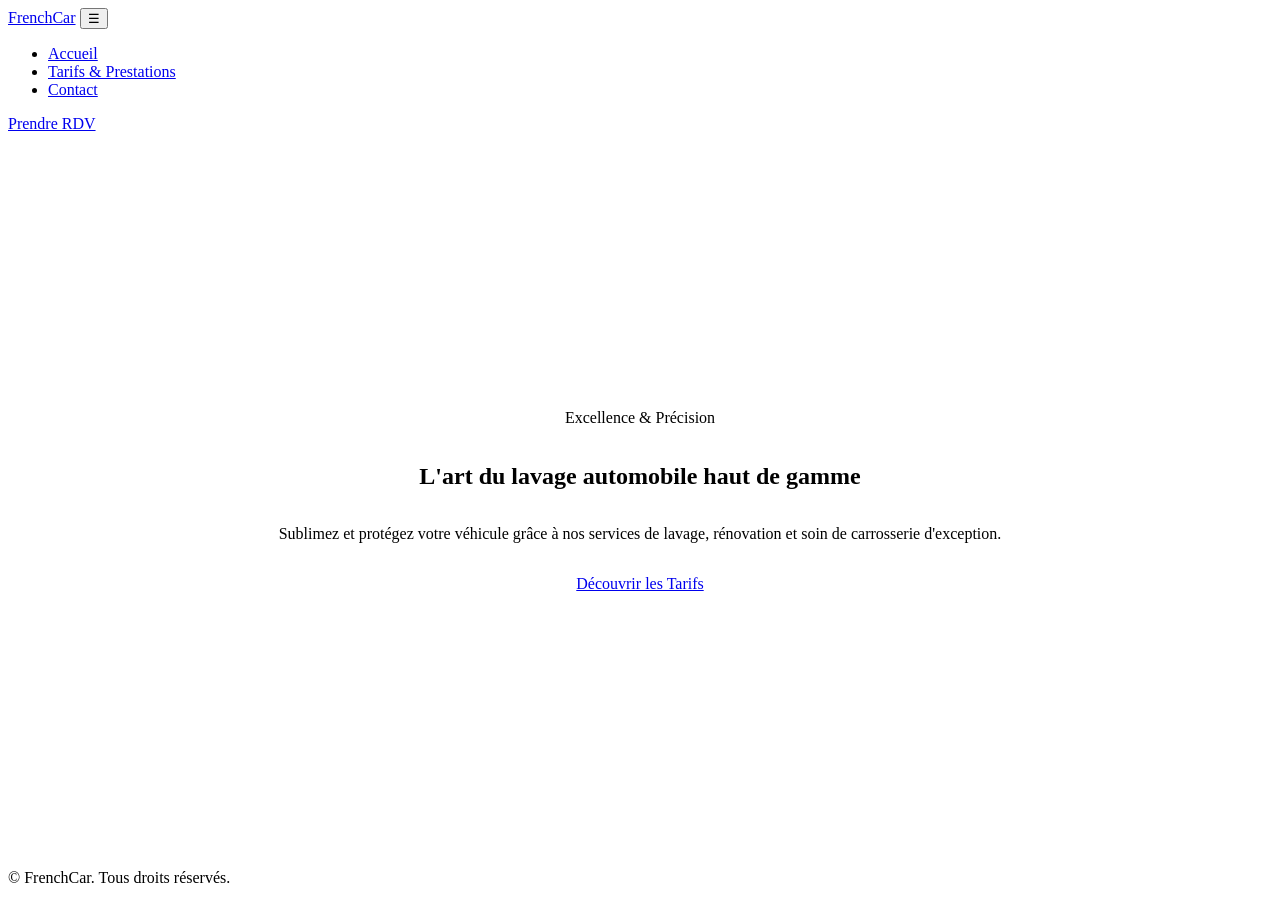
==== index.html @ e5da66fd "index.html" ====
<!DOCTYPE html>
<html lang="fr">
<head>
  <meta charset="UTF-8">
  <meta name="viewport" content="width=device-width, initial-scale=1.0">
  <title>FrenchCar | Lavage & Esthétique Automobile</title>
  <link rel="preconnect" href="https://fonts.googleapis.com">
  <link rel="preconnect" href="https://fonts.gstatic.com" crossorigin>
  <link href="https://fonts.googleapis.com/css2?family=Cinzel:wght@600;700&family=Montserrat:wght@300;400;600;700&display=swap" rel="stylesheet">
  <link rel="stylesheet" href="css/style.css">
</head>
<body>

  <!-- EN-TÊTE / NAVIGATION -->
  <header class="header">
    <div class="nav-container">
      <a href="index.html" class="brand-logo">FrenchCar</a>
      <button class="mobile-toggle" id="menuToggle">☰</button>
      <ul class="nav-links" id="navMenu">
        <li><a href="index.html" class="active">Accueil</a></li>
        <li><a href="tarifs.html">Tarifs & Prestations</a></li>
        <li><a href="contact.html">Contact</a></li>
      </ul>
      <a href="contact.html" class="btn-red">Prendre RDV</a>
    </div>
  </header>

  <!-- BANNIÈRE PRINCIPALE -->
  <section class="page-hero" style="min-height: 80vh; display: flex; flex-direction: column; justify-content: center; align-items: center;">
    <p class="section-subtitle">Excellence & Précision</p>
    <h1 class="page-title">L'art du lavage automobile haut de gamme</h1>
    <p class="page-intro" style="margin-bottom: 2rem;">
      Sublimez et protégez votre véhicule grâce à nos services de lavage, rénovation et soin de carrosserie d'exception.
    </p>
    <div style="display: flex; gap: 1rem;">
      <a href="tarifs.html" class="btn-red">Découvrir les Tarifs</a>
    </div>
  </section>

  <!-- PIED DE PAGE -->
  <footer class="footer">
    <p>&copy; FrenchCar. Tous droits réservés.</p>
  </footer>

  <script src="js/main.js"></script>
</body>
</html>
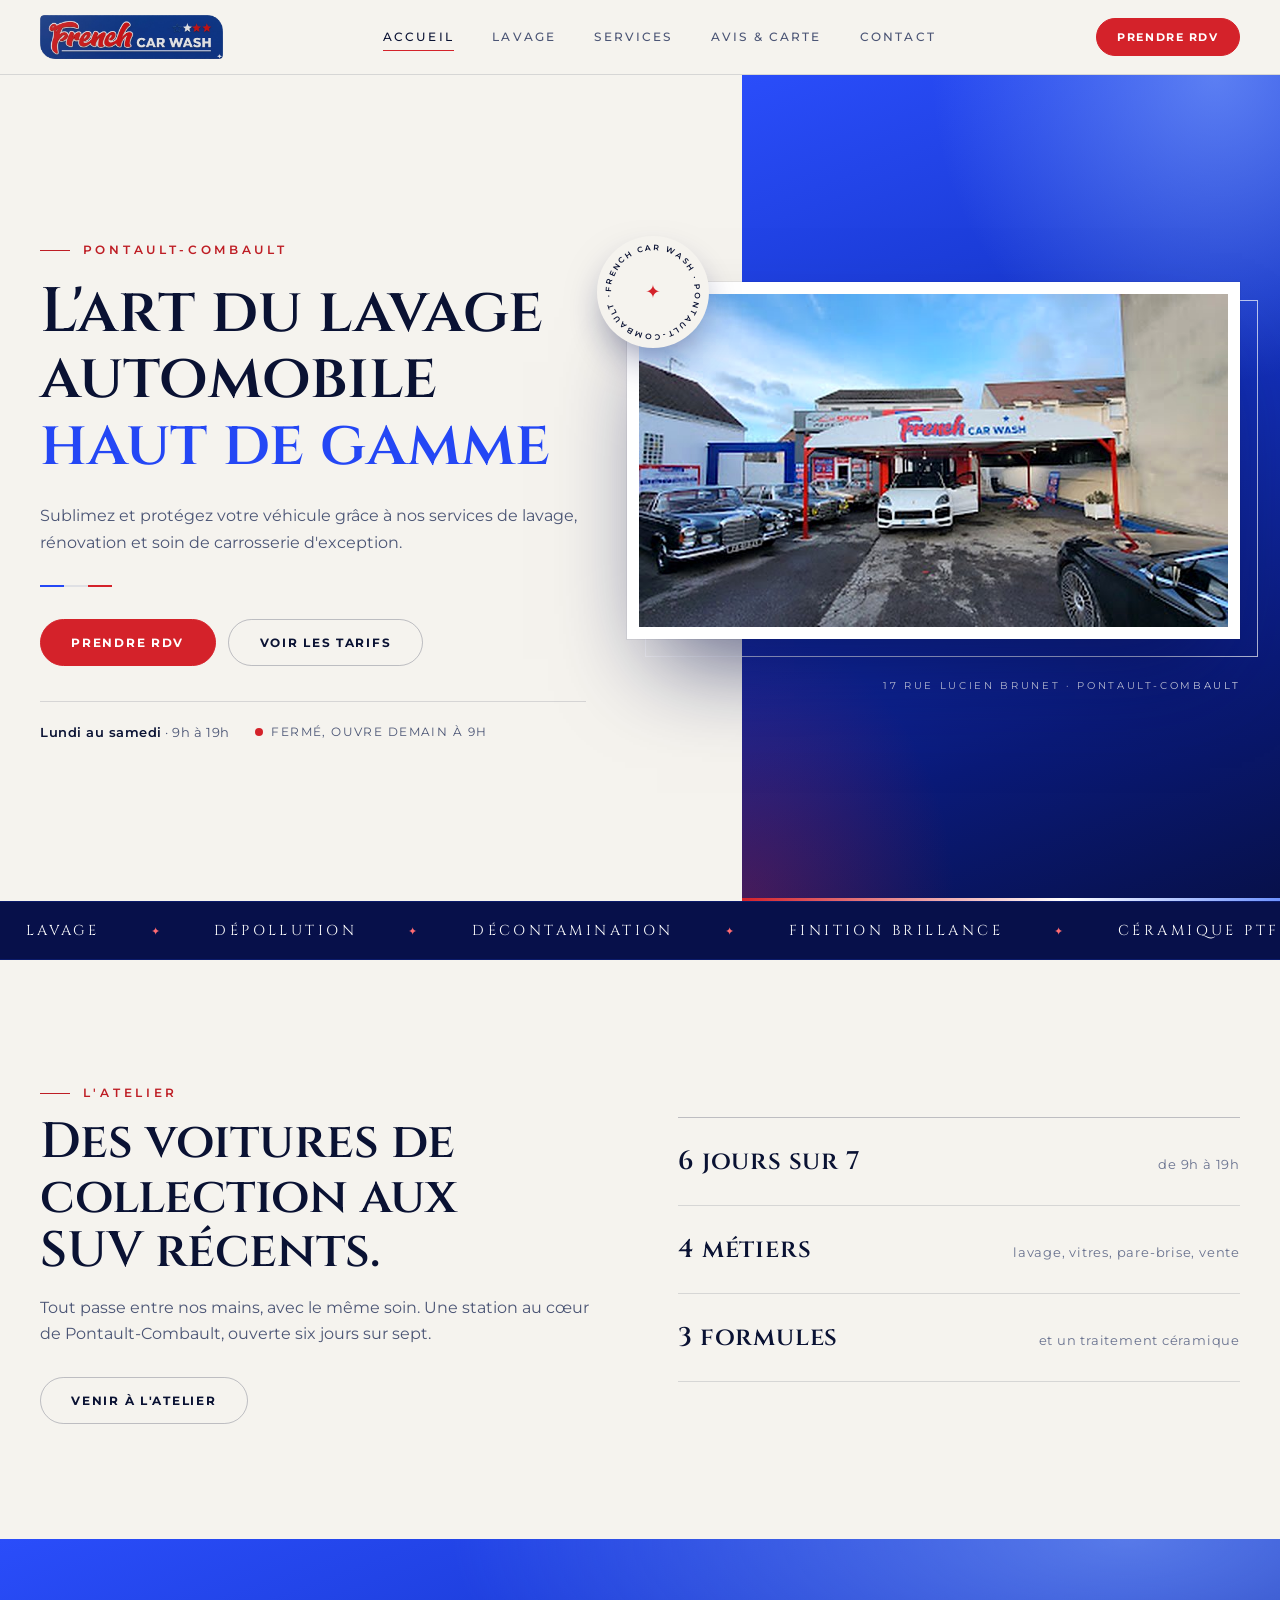
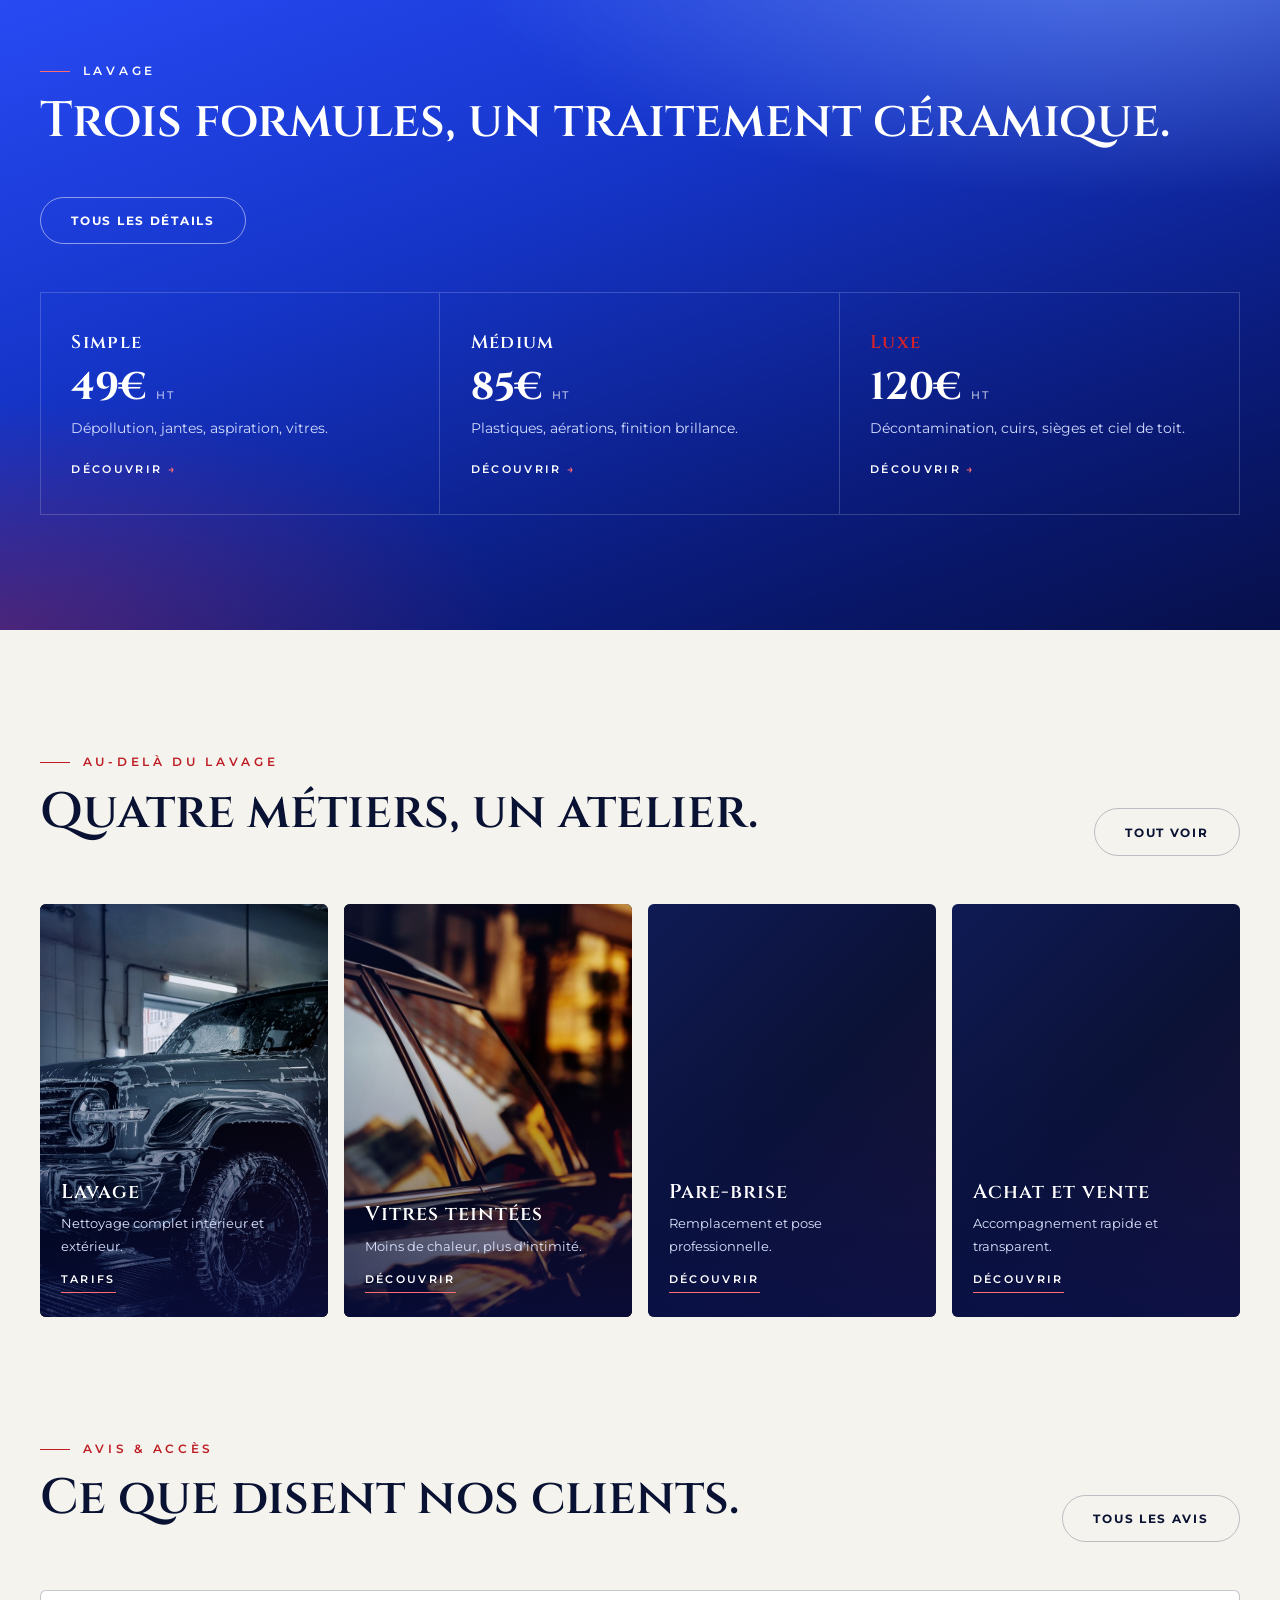
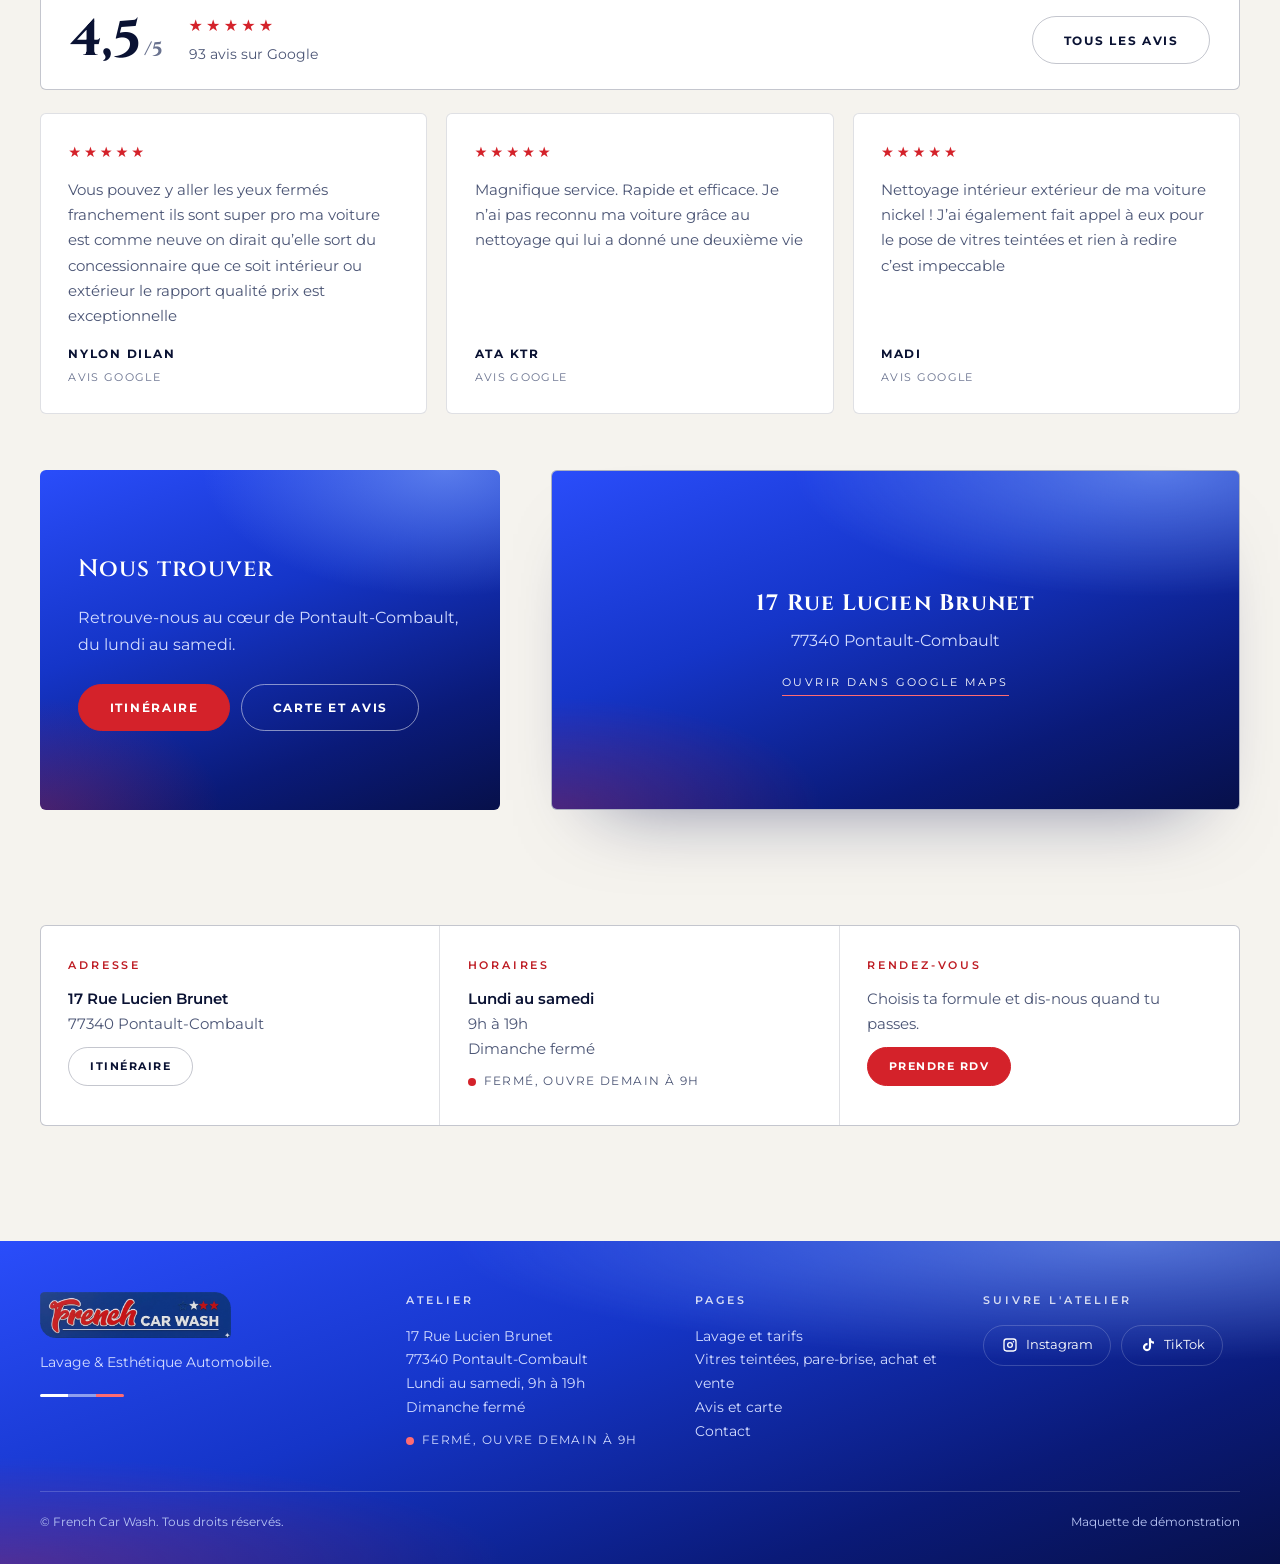
==== commit 0c3ada7f: "Nouveau site French Car Wash (5 pages) Accueil, lavage et tarifs, services, avis et carte, contact. " ====
--- a/index.html
+++ b/index.html
@@ -1,47 +1,146 @@
-<!DOCTYPE html>
+<!doctype html>
 <html lang="fr">
 <head>
-  <meta charset="UTF-8">
-  <meta name="viewport" content="width=device-width, initial-scale=1.0">
-  <title>FrenchCar | Lavage & Esthétique Automobile</title>
-  <link rel="preconnect" href="https://fonts.googleapis.com">
-  <link rel="preconnect" href="https://fonts.gstatic.com" crossorigin>
-  <link href="https://fonts.googleapis.com/css2?family=Cinzel:wght@600;700&family=Montserrat:wght@300;400;600;700&display=swap" rel="stylesheet">
-  <link rel="stylesheet" href="css/style.css">
+<meta charset="utf-8">
+<meta name="viewport" content="width=device-width, initial-scale=1, viewport-fit=cover">
+<title>French Car Wash</title>
+<meta name="description" content="Lavage et esthétique automobile haut de gamme à Pontault-Combault.">
+<link rel="preconnect" href="https://fonts.googleapis.com">
+<link rel="preconnect" href="https://fonts.gstatic.com" crossorigin>
+<link href="https://fonts.googleapis.com/css2?family=Cinzel:wght@600;700;900&family=Montserrat:wght@300;400;500;600;700&display=swap" rel="stylesheet">
+<link rel="stylesheet" href="css/style.css">
+<script>(function(){try{if('scrollRestoration' in history)history.scrollRestoration='manual'}catch(e){}try{var d=document.documentElement;if(!matchMedia('(prefers-reduced-motion: reduce)').matches){if(sessionStorage.getItem('fc-nav')){d.classList.add('pt','arr');sessionStorage.removeItem('fc-nav')}else if(!sessionStorage.getItem('fc-seen')){d.classList.add('pt')}sessionStorage.setItem('fc-seen','1')}}catch(e){}})();</script>
 </head>
 <body>
+<div class="curtain" id="curtain" aria-hidden="true"><div class="c-logo"><img src="img/logo.png" alt="" width="620" height="149"><span class="c-shine"></span></div><div class="c-bar"><i></i></div></div>
+<header class="header">
+  <div class="wrap nav">
+    <a class="brand" href="index.html" aria-label="French Car Wash, accueil"><img src="img/logo.png" alt="French Car Wash" width="170" height="41"></a>
+    <ul class="links" id="menu"><li><a href="index.html" aria-current="page">Accueil</a></li><li><a href="lavage.html">Lavage</a></li><li><a href="services.html">Services</a></li><li><a href="avis.html">Avis &amp; carte</a></li><li><a href="contact.html">Contact</a></li></ul>
+    <a class="btn sm" href="contact.html">Prendre RDV</a>
+    <button class="burger" type="button" aria-label="Menu" aria-expanded="false" aria-controls="menu"><i></i></button>
+  </div>
+</header>
+<main id="top">
+<section class="lhero" id="top-hero">
+  <div class="wrap lgrid">
+    <div class="lcopy">
+      <span class="eyebrow rise" style="--d:.05s">Pontault-Combault</span>
+      <h1 class="rise" style="--d:.15s">L'art du lavage automobile <em>haut de gamme</em></h1>
+      <p class="lead rise" style="--d:.3s">Sublimez et protégez votre véhicule grâce à nos services de lavage, rénovation et soin de carrosserie d'exception.</p>
+      <div class="rule3 rise" style="--d:.38s" aria-hidden="true"><i></i><i></i><i></i></div>
+      <div class="cta rise" style="--d:.46s"><a class="btn" href="contact.html">Prendre RDV</a><a class="btn ghost" href="lavage.html">Voir les tarifs</a></div>
+      <div class="lmeta rise" style="--d:.58s"><span><b>Lundi au samedi</b> · 9h à 19h</span><div class="status"><i></i><span></span></div></div>
+    </div>
+    <div class="panelblue">
+      <figure class="plate rise" style="--d:.3s" id="plate">
+        <div class="badge-rot" aria-hidden="true"><svg viewBox="0 0 120 120"><defs><path id="circ" d="M60,60 m-45,0 a45,45 0 1,1 90,0 a45,45 0 1,1 -90,0"/></defs><text><textPath href="#circ" textLength="280" lengthAdjust="spacing">FRENCH CAR WASH · PONTAULT-COMBAULT · </textPath></text></svg><b>✦</b></div>
+        <div class="mat"><div class="imgwrap"><img src="img/st-portique.jpg" alt="Le portique de lavage French Car Wash, avec un SUV blanc et des voitures de collection" width="736" height="416"></div></div>
+        <figcaption><span>17 Rue Lucien Brunet · Pontault-Combault</span></figcaption>
+      </figure>
+    </div>
+  </div>
+</section>
 
-  <!-- EN-TÊTE / NAVIGATION -->
-  <header class="header">
-    <div class="nav-container">
-      <a href="index.html" class="brand-logo">FrenchCar</a>
-      <button class="mobile-toggle" id="menuToggle">☰</button>
-      <ul class="nav-links" id="navMenu">
-        <li><a href="index.html" class="active">Accueil</a></li>
-        <li><a href="tarifs.html">Tarifs & Prestations</a></li>
-        <li><a href="contact.html">Contact</a></li>
-      </ul>
-      <a href="contact.html" class="btn-red">Prendre RDV</a>
+<div class="marq" aria-hidden="true"><div class="marq-track"><span>Lavage</span><span>Dépollution</span><span>Décontamination</span><span>Finition brillance</span><span>Céramique PTFE 12%</span><span>Vitres teintées</span><span>Pare-brise</span><span>Achat et vente</span><span>Lavage</span><span>Dépollution</span><span>Décontamination</span><span>Finition brillance</span><span>Céramique PTFE 12%</span><span>Vitres teintées</span><span>Pare-brise</span><span>Achat et vente</span></div></div>
+
+<section class="block">
+  <div class="wrap atelier">
+    <div class="mv">
+      <span class="eyebrow">L'atelier</span>
+      <h2 class="h2">Des voitures de collection aux SUV récents.</h2>
+      <p class="lead">Tout passe entre nos mains, avec le même soin. Une station au cœur de Pontault-Combault, ouverte six jours sur sept.</p>
+      <div style="margin-top:1.8rem"><a class="btn ghost" href="contact.html">Venir à l'atelier</a></div>
     </div>
-  </header>
+    <div class="stats mv"><div><b>6 jours sur 7</b><span>de 9h à 19h</span></div><div><b>4 métiers</b><span>lavage, vitres, pare-brise, vente</span></div><div><b>3 formules</b><span>et un traitement céramique</span></div></div>
+  </div>
+</section>
 
-  <!-- BANNIÈRE PRINCIPALE -->
-  <section class="page-hero" style="min-height: 80vh; display: flex; flex-direction: column; justify-content: center; align-items: center;">
-    <p class="section-subtitle">Excellence & Précision</p>
-    <h1 class="page-title">L'art du lavage automobile haut de gamme</h1>
-    <p class="page-intro" style="margin-bottom: 2rem;">
-      Sublimez et protégez votre véhicule grâce à nos services de lavage, rénovation et soin de carrosserie d'exception.
-    </p>
-    <div style="display: flex; gap: 1rem;">
-      <a href="tarifs.html" class="btn-red">Découvrir les Tarifs</a>
+<section class="block dark">
+  <div class="wrap">
+    <div class="sec-head"><div><span class="eyebrow">Lavage</span><h2 class="h2">Trois formules, un traitement céramique.</h2></div><a class="btn ghost" href="lavage.html">Tous les détails</a></div>
+    <div class="fstrip mv">
+      <a href="lavage.html"><b>Simple</b><span class="gp">49€ <small>HT</small></span><p>Dépollution, jantes, aspiration, vitres.</p><span class="more">Découvrir</span></a>
+      <a href="lavage.html"><b>Médium</b><span class="gp">85€ <small>HT</small></span><p>Plastiques, aérations, finition brillance.</p><span class="more">Découvrir</span></a>
+      <a href="lavage.html"><b style="color:var(--red)">Luxe</b><span class="gp">120€ <small>HT</small></span><p>Décontamination, cuirs, sièges et ciel de toit.</p><span class="more">Découvrir</span></a>
     </div>
-  </section>
+  </div>
+</section>
 
-  <!-- PIED DE PAGE -->
-  <footer class="footer">
-    <p>&copy; FrenchCar. Tous droits réservés.</p>
-  </footer>
+<section class="block">
+  <div class="wrap">
+    <div class="sec-head">
+      <div><span class="eyebrow">Au-delà du lavage</span><h2 class="h2">Quatre métiers, un atelier.</h2></div>
+      <a class="btn ghost" href="services.html">Tout voir</a>
+    </div>
+    <div class="svc">
+      <a class="mv" href="lavage.html"><div class="ph"><img src="img/mousse.jpg" alt="Véhicule recouvert de mousse dans un atelier de lavage" style="object-position:50% 40%" decoding="async"></div><div class="cap"><h3>Lavage</h3><p>Nettoyage complet intérieur et extérieur.</p><span>Tarifs</span></div></a>
+      <a class="mv" href="services.html"><div class="ph"><img src="img/vitre.jpg" alt="Reflets de bâtiments sur une vitre de voiture" style="object-position:72% 50%" decoding="async"></div><div class="cap"><h3>Vitres teintées</h3><p>Moins de chaleur, plus d'intimité.</p><span>Découvrir</span></div></a>
+      <a class="mv" href="services.html"><div class="ph"><img src="img/parebrise.jpg" alt="Pare-brise fissuré" style="object-position:50% 35%" decoding="async"></div><div class="cap"><h3>Pare-brise</h3><p>Remplacement et pose professionnelle.</p><span>Découvrir</span></div></a>
+      <a class="mv" href="services.html"><div class="ph"><img src="img/cle.jpg" alt="Remise de clé de voiture" style="object-position:50% 40%" decoding="async"></div><div class="cap"><h3>Achat et vente</h3><p>Accompagnement rapide et transparent.</p><span>Découvrir</span></div></a>
+    </div>
+  </div>
+</section>
 
-  <script src="js/main.js"></script>
+<section class="block" data-s="avis" style="padding-top:0">
+  <div class="wrap">
+    <div class="sec-head"><div><span class="eyebrow">Avis &amp; accès</span><h2 class="h2">Ce que disent nos clients.</h2></div><a class="btn ghost" href="avis.html">Tous les avis</a></div>
+    <div class="score"><div class="big">4,5<small>/5</small></div><div><span class="st" aria-hidden="true">★★★★★</span><p>93 avis sur Google</p></div><a class="btn ghost" href="https://share.google/KAlrxgxpI2oIXg9dF" target="_blank" rel="noopener">Tous les avis</a></div>
+    <div class="reviews" style="margin-bottom:clamp(2rem,5vw,3.5rem)">
+      <article class="rv mv"><span class="st" aria-label="5 sur 5">★★★★★</span><p>Vous pouvez y aller les yeux fermés franchement ils sont super pro ma voiture est comme neuve on dirait qu’elle sort du concessionnaire que ce soit intérieur ou extérieur le rapport qualité prix est exceptionnelle</p><b>Nylon Dilan</b><small>Avis Google</small></article><article class="rv mv"><span class="st" aria-label="5 sur 5">★★★★★</span><p>Magnifique service. Rapide et efficace. Je n’ai pas reconnu ma voiture grâce au nettoyage qui lui a donné une deuxième vie</p><b>ata ktr</b><small>Avis Google</small></article><article class="rv mv"><span class="st" aria-label="5 sur 5">★★★★★</span><p>Nettoyage intérieur extérieur de ma voiture nickel ! J’ai également fait appel à eux pour le pose de vitres teintées et rien à redire c’est impeccable</p><b>Madi</b><small>Avis Google</small></article>
+    </div>
+    <div class="access">
+      <div class="gcard mv">
+        <h3>Nous trouver</h3>
+        <p>Retrouve-nous au cœur de Pontault-Combault, du lundi au samedi.</p>
+        <div class="cta"><a class="btn" href="https://share.google/KAlrxgxpI2oIXg9dF" target="_blank" rel="noopener">Itinéraire</a><a class="btn ghost" href="avis.html">Carte et avis</a></div>
+      </div>
+      <div class="map mv"><a class="mapfb" href="https://www.google.com/maps/search/?api=1&amp;query=French+Car+Wash+17+Rue+Lucien+Brunet+77340+Pontault-Combault" target="_blank" rel="noopener"><b>17 Rue Lucien Brunet</b><span>77340 Pontault-Combault</span><em>Ouvrir dans Google Maps</em></a></div>
+    </div>
+  </div>
+</section>
+
+<section class="block" style="padding-top:0">
+  <div class="wrap">
+    <div class="info">
+      <div><h3>Adresse</h3><p><strong>17 Rue Lucien Brunet</strong><br>77340 Pontault-Combault</p><p style="margin-top:.7rem"><a class="btn sm ghost" href="https://www.google.com/maps/search/?api=1&amp;query=17+Rue+Lucien+Brunet+77340+Pontault-Combault" target="_blank" rel="noopener">Itinéraire</a></p></div>
+      <div><h3>Horaires</h3><p><strong>Lundi au samedi</strong><br>9h à 19h<br>Dimanche fermé</p><div class="status"><i></i><span></span></div></div>
+      <div><h3>Rendez-vous</h3><p>Choisis ta formule et dis-nous quand tu passes.</p><p style="margin-top:.7rem"><a class="btn sm" href="contact.html">Prendre RDV</a></p></div>
+    </div>
+  </div>
+</section>
+</main>
+<footer>
+  <div class="wrap">
+    <div class="foot">
+      <div>
+        <a class="brand" href="index.html" aria-label="French Car Wash"><img src="img/logo.png" alt="French Car Wash" width="170" height="41"></a>
+        <p style="margin-top:.8rem;max-width:30ch">Lavage &amp; Esthétique Automobile.</p>
+        <div class="tri" aria-hidden="true"><i></i><i></i><i></i></div>
+      </div>
+      <div>
+        <h4>Atelier</h4>
+        <p>17 Rue Lucien Brunet<br>77340 Pontault-Combault</p>
+        <p>Lundi au samedi, 9h à 19h<br>Dimanche fermé</p>
+        <div class="status"><i></i><span></span></div>
+      </div>
+      <div>
+        <h4>Pages</h4>
+        <ul>
+          <li><a href="lavage.html">Lavage et tarifs</a></li>
+          <li><a href="services.html">Vitres teintées, pare-brise, achat et vente</a></li>
+          <li><a href="avis.html">Avis et carte</a></li>
+          <li><a href="contact.html">Contact</a></li>
+        </ul>
+      </div>
+      <div>
+        <h4>Suivre l'atelier</h4>
+        <div class="soc"><a class="pill" href="https://www.instagram.com/frenchcarwash77/" target="_blank" rel="noopener"><svg viewBox="0 0 24 24" aria-hidden="true"><path d="M7 2h10a5 5 0 0 1 5 5v10a5 5 0 0 1-5 5H7a5 5 0 0 1-5-5V7a5 5 0 0 1 5-5zm0 2a3 3 0 0 0-3 3v10a3 3 0 0 0 3 3h10a3 3 0 0 0 3-3V7a3 3 0 0 0-3-3H7zm5 3.5A4.5 4.5 0 1 1 7.5 12 4.5 4.5 0 0 1 12 7.5zm0 2A2.5 2.5 0 1 0 14.5 12 2.5 2.5 0 0 0 12 9.5zM17.2 6a1.1 1.1 0 1 1-1.1 1.1A1.1 1.1 0 0 1 17.2 6z"/></svg>Instagram</a><a class="pill" href="https://www.tiktok.com/@frenchcarwash" target="_blank" rel="noopener"><svg viewBox="0 0 24 24" aria-hidden="true"><path d="M16.6 2h-3.2v13.2a2.9 2.9 0 1 1-2.9-2.9c.3 0 .6 0 .8.1V9.1a6.1 6.1 0 1 0 5.3 6V8.6a7.6 7.6 0 0 0 4.4 1.4V6.8A4.4 4.4 0 0 1 16.6 2z"/></svg>TikTok</a></div>
+      </div>
+    </div>
+    <div class="legal"><span>&copy; French Car Wash. Tous droits réservés.</span><span>Maquette de démonstration</span></div>
+  </div>
+</footer>
+<script src="js/main.js"></script>
 </body>
 </html>
--- a/css/style.css
+++ b/css/style.css
@@ -0,0 +1,371 @@
+/* French Car Wash. Direction : galerie claire, ivoire et blanc, bleu cobalt lumineux, rouge en accent. */
+:root{
+  --ivory:#F5F3EE; --paper:#FFFFFF;
+  --ink:#0A1233; --ink-2:#4B5575; --ink-3:#69728F;
+  --navy:#07104A; --navy-2:#0B1B6B;
+  --cobalt:#2447F5; --cobalt-hi:#6F93FF; --sky:#B9CBFF;
+  --red:#D4222A; --red-hover:#B91B22; --red-ink:#BE1D24; --red-lite:#FF6B72;
+  --line:rgba(10,18,51,.13); --line-2:rgba(10,18,51,.24);
+  --wline:rgba(255,255,255,.18);
+  --blue-grad:radial-gradient(85% 60% at 88% 0%,rgba(140,176,255,.55),transparent 62%),radial-gradient(60% 50% at 0% 100%,rgba(212,34,42,.30),transparent 66%),linear-gradient(160deg,#2A4DFA 0%,#1535C8 40%,#0A1A78 76%,#07104A 100%);
+  --font-display:'Cinzel','Times New Roman',serif;
+  --font-body:'Montserrat',system-ui,sans-serif;
+  --gl:max(20px,env(safe-area-inset-left,0px)); --gr:max(20px,env(safe-area-inset-right,0px));
+  --hh:72px; --r:6px;
+  --ease:cubic-bezier(.2,.7,.2,1); --ease-io:cubic-bezier(.77,0,.18,1);
+  color-scheme:light;
+}
+*,*::before,*::after{box-sizing:border-box;margin:0;padding:0}
+html{scroll-behavior:smooth}
+body{background:var(--ivory);color:var(--ink);font-family:var(--font-body);line-height:1.65;overflow-x:clip;-webkit-font-smoothing:antialiased}
+img{display:block;max-width:100%}
+a{color:inherit;text-decoration:none}
+h1,h2,h3{font-family:var(--font-display);color:var(--ink)}
+::selection{background:var(--cobalt);color:#fff}
+:focus-visible{outline:2px solid var(--cobalt);outline-offset:3px;border-radius:4px}
+.wrap{max-width:1240px;margin:0 auto;padding-left:var(--gl);padding-right:var(--gr)}
+.eyebrow{display:inline-flex;align-items:center;gap:.8rem;color:var(--red-ink);font-size:.72rem;font-weight:600;letter-spacing:.32em;text-transform:uppercase}
+.eyebrow::before{content:"";width:30px;height:1px;background:currentColor}
+.h2{font-size:clamp(1.9rem,4.2vw,3.1rem);line-height:1.1;font-weight:600;margin:.8rem 0 1rem;text-wrap:balance}
+.lead{color:var(--ink-2);max-width:56ch}
+em.grad{font-style:normal;color:var(--cobalt)}
+
+/* en-tete */
+body::before{content:"";position:fixed;inset:0 0 auto;height:env(safe-area-inset-top,0px);z-index:90;background:var(--ivory)}
+.header{position:sticky;top:env(safe-area-inset-top,0px);z-index:80;background:var(--ivory);border-bottom:1px solid var(--line)}
+.nav{display:flex;align-items:center;justify-content:space-between;gap:1.2rem;height:var(--hh)}
+.brand{display:block;line-height:0}
+.brand img{height:44px;width:auto;display:block}
+.links{display:flex;gap:2.4rem;list-style:none}
+.links a{position:relative;font-size:.74rem;font-weight:500;letter-spacing:.18em;text-transform:uppercase;color:var(--ink-2);padding:.4rem 0;transition:color .25s}
+.links a::after{content:"";position:absolute;left:0;right:0;bottom:0;height:1px;background:var(--red);transform:scaleX(0);transform-origin:left;transition:transform .4s var(--ease)}
+.links a:hover,.links a[aria-current="page"]{color:var(--ink)}
+.links a:hover::after,.links a[aria-current="page"]::after{transform:scaleX(1)}
+.burger{display:none;width:44px;height:44px;background:none;border:1px solid var(--line-2);border-radius:50%;cursor:pointer;position:relative}
+.burger i,.burger i::before{position:absolute;left:13px;right:13px;height:1.5px;background:var(--ink);transition:transform .3s}
+.burger i{top:21px}.burger i::before{content:"";left:0;right:0;top:-6px;box-shadow:0 12px 0 var(--ink)}
+.header.open .burger i{transform:rotate(45deg)}
+.header.open .burger i::before{transform:translateY(6px) rotate(90deg);box-shadow:none}
+
+.btn{display:inline-flex;align-items:center;justify-content:center;gap:.6rem;background:var(--red);color:#fff;font:700 .76rem var(--font-body);letter-spacing:.14em;text-transform:uppercase;padding:.95rem 1.9rem;border-radius:999px;border:1px solid var(--red);cursor:pointer;transition:transform .3s var(--ease),background .3s,box-shadow .3s,border-color .3s,color .3s}
+.btn:hover{background:var(--red-hover);border-color:var(--red-hover);box-shadow:0 14px 30px -10px rgba(212,34,42,.55)}
+.btn.ghost{background:transparent;color:var(--ink);border-color:var(--line-2)}
+.btn.ghost:hover{background:var(--ink);border-color:var(--ink);color:#fff;box-shadow:none}
+.btn.sm{padding:.7rem 1.3rem;font-size:.68rem}
+.dark .btn.ghost,.band .btn.ghost,.phero .btn.ghost,.panelblue .btn.ghost{color:#fff;border-color:rgba(255,255,255,.5)}
+.dark .btn.ghost:hover,.band .btn.ghost:hover,.phero .btn.ghost:hover{background:#fff;border-color:#fff;color:var(--navy)}
+
+/* photos */
+.ph{position:relative;overflow:hidden;background:#0b1236}
+.ph img{width:100%;height:100%;object-fit:cover;filter:saturate(.92) contrast(1.05) brightness(.94);transition:transform 1.4s var(--ease)}
+.ph::after{content:"";position:absolute;inset:0;pointer-events:none;background:linear-gradient(180deg,rgba(7,16,74,0) 35%,rgba(7,16,74,.72) 100%),linear-gradient(135deg,rgba(36,71,245,.16),transparent 50%,rgba(212,34,42,.1))}
+
+/* hero */
+.lhero{position:relative;overflow:hidden;background:var(--ivory);min-height:calc(100vh - var(--hh));min-height:calc(100svh - var(--hh));display:flex;align-items:center}
+.lhero::before{content:"";position:absolute;top:0;right:0;bottom:0;width:42%;background:var(--blue-grad)}
+.lhero::after{content:"";position:absolute;right:0;bottom:0;width:42%;height:3px;background:linear-gradient(90deg,var(--red),#fff 60%,var(--cobalt-hi))}
+.lgrid{position:relative;z-index:1;display:grid;grid-template-columns:1fr 1.08fr;gap:clamp(2rem,5vw,5rem);align-items:center;padding-block:clamp(2.5rem,6vh,4.5rem);width:100%}
+.lhero h1{font-size:clamp(2.4rem,4.9vw,4.3rem);line-height:1.06;font-weight:600;text-wrap:balance;margin:1.2rem 0 0}
+.lhero h1 em{font-style:normal;display:block;color:var(--cobalt)}
+.lhero .lead{margin-top:1.5rem;font-size:1.02rem}
+.rule3{display:flex;height:2px;width:72px;margin:1.8rem 0 0}
+.rule3 i{flex:1}.rule3 i:nth-child(1){background:var(--cobalt)}.rule3 i:nth-child(2){background:#fff;box-shadow:inset 0 0 0 1px var(--line)}.rule3 i:nth-child(3){background:var(--red)}
+.lhero .cta{display:flex;gap:.8rem;flex-wrap:wrap;margin-top:2rem}
+.lmeta{display:flex;gap:1.6rem;flex-wrap:wrap;align-items:center;margin-top:2.2rem;padding-top:1.2rem;border-top:1px solid var(--line);color:var(--ink-2);font-size:.82rem;letter-spacing:.04em}
+.lmeta b{color:var(--ink);font-weight:600}
+.lmeta .status{margin:0}
+
+.plate{position:relative;isolation:isolate;margin:0 0 0 -4%;width:104%;max-width:700px;justify-self:end}
+.plate .mat{position:relative;padding:12px;background:#fff;box-shadow:0 50px 90px -30px rgba(7,16,74,.65),0 0 0 1px rgba(10,18,51,.06)}
+.plate .mat::before{content:"";position:absolute;top:18px;left:18px;right:-18px;bottom:-18px;border:1px solid rgba(255,255,255,.7);pointer-events:none;z-index:-1}
+.plate .mat .imgwrap{overflow:hidden}
+.plate .mat img{width:100%;height:auto;aspect-ratio:368/208;object-fit:cover;filter:saturate(1.02) contrast(1.03)}
+.plate figcaption{display:flex;justify-content:flex-end;margin-top:2.4rem;font-size:.64rem;letter-spacing:.26em;text-transform:uppercase;color:rgba(255,255,255,.85)}
+.badge-rot{position:absolute;z-index:3;top:-46px;left:-30px;width:112px;height:112px;border-radius:50%;background:var(--ivory);box-shadow:0 18px 40px -12px rgba(7,16,74,.55);display:grid;place-items:center;color:var(--ink)}
+.badge-rot svg{position:absolute;inset:0;width:100%;height:100%;animation:spin 22s linear infinite}
+.badge-rot text{font:600 8.4px var(--font-body);letter-spacing:.14em;fill:var(--ink)}
+.badge-rot b{font-size:1.15rem;color:var(--red);line-height:1}
+@keyframes spin{to{transform:rotate(360deg)}}
+
+/* bandeau defilant */
+.marq{background:var(--navy);color:#fff;overflow:hidden;white-space:nowrap;border-block:1px solid var(--navy-2)}
+.marq-track{display:inline-flex;padding:1.05rem 0;animation:marq 42s linear infinite;font-family:var(--font-display);font-size:.9rem;letter-spacing:.24em;text-transform:uppercase}
+.marq-track span{padding:0 1.6rem}
+.marq-track span::after{content:"✦";margin-left:3.2rem;color:var(--red-lite);font-size:.7rem}
+@keyframes marq{to{transform:translateX(-50%)}}
+
+section.block{padding-block:clamp(4rem,9vw,7.5rem)}
+.dark{background:var(--blue-grad);color:#fff}
+.dark h2,.dark h3{color:#fff}
+.dark .lead{color:#D3DCFF}
+.dark .eyebrow,.band .eyebrow,.phero .eyebrow{color:#fff}
+.dark .eyebrow::before,.band .eyebrow::before,.phero .eyebrow::before{background:var(--red-lite)}
+.sec-head{display:flex;justify-content:space-between;align-items:flex-end;gap:2rem;flex-wrap:wrap;margin-bottom:clamp(1.8rem,4vw,3rem)}
+
+/* atelier */
+.atelier{display:grid;grid-template-columns:1fr 1fr;gap:clamp(2rem,6vw,6rem);align-items:center}
+.stats{display:grid;grid-template-columns:1fr;border-top:1px solid var(--line-2)}
+.stats div{display:flex;justify-content:space-between;align-items:baseline;gap:1rem;padding:1.4rem 0;border-bottom:1px solid var(--line)}
+.stats b{font-family:var(--font-display);font-size:1.6rem;font-weight:600;letter-spacing:.03em}
+.stats span{font-size:.82rem;color:var(--ink-3);letter-spacing:.06em;text-align:right}
+
+/* formules, apercu (sur bleu) */
+.fstrip{display:grid;grid-template-columns:repeat(3,minmax(0,1fr));border:1px solid var(--wline)}
+.fstrip a{display:flex;flex-direction:column;gap:.5rem;padding:2.2rem 1.9rem;border-right:1px solid var(--wline);transition:background .35s}
+.fstrip a:last-child{border-right:0}
+.fstrip a:hover{background:rgba(255,255,255,.08)}
+.fstrip b{font-family:var(--font-display);font-size:1.15rem;letter-spacing:.07em;font-weight:600;color:#fff}
+.fstrip p{color:#D3DCFF;font-size:.9rem}
+.fstrip .more{margin-top:auto;padding-top:.8rem;font-size:.66rem;letter-spacing:.22em;text-transform:uppercase;color:#fff;font-weight:600}
+.fstrip .more::after{content:" →";color:var(--red-lite)}
+.gp{font-family:var(--font-display);font-size:2.4rem;font-weight:700;line-height:1.1}
+.gp small{font:500 .68rem var(--font-body);letter-spacing:.14em;opacity:.7}
+
+/* metiers */
+.svc{display:grid;grid-template-columns:repeat(4,minmax(0,1fr));gap:1rem}
+.svc a{position:relative;display:block;aspect-ratio:3/4.3;border-radius:var(--r);overflow:hidden}
+.svc a .ph{position:absolute;inset:0}
+.svc a:hover .ph img{transform:scale(1.07)}
+.svc .cap{position:absolute;left:0;right:0;bottom:0;z-index:3;padding:1.5rem 1.3rem;color:#fff}
+.svc .cap h3{font-size:1.25rem;font-weight:600;letter-spacing:.05em;color:#fff}
+.svc .cap p{font-size:.84rem;color:#DCE4FF;margin-top:.3rem}
+.svc .cap span{display:inline-block;margin-top:.9rem;font-size:.66rem;letter-spacing:.22em;text-transform:uppercase;color:#fff;font-weight:600;border-bottom:1px solid var(--red-lite);padding-bottom:3px}
+
+/* bandeau photo */
+.band{position:relative;min-height:clamp(420px,62vh,640px);display:grid;align-items:center;overflow:hidden}
+.band .ph{position:absolute;inset:0}
+.band .ph::after{background:linear-gradient(90deg,rgba(7,16,74,.95) 0%,rgba(7,16,74,.62) 52%,rgba(7,16,74,.12) 100%)}
+.band .wrap{position:relative;z-index:3;width:100%}
+.band .bin{max-width:540px}
+.band h2,.band .lead{color:#fff}
+.band .lead{color:#DCE4FF}
+
+/* infos */
+.info{display:grid;grid-template-columns:repeat(3,minmax(0,1fr));border:1px solid var(--line-2);border-radius:var(--r);overflow:hidden;background:var(--paper)}
+.info>div{padding:1.9rem 1.7rem;border-right:1px solid var(--line)}
+.info>div:last-child{border-right:0}
+.info h3{font-family:var(--font-body);font-size:.68rem;font-weight:600;letter-spacing:.26em;text-transform:uppercase;color:var(--red-ink);margin-bottom:.7rem}
+.info p{color:var(--ink-2);font-size:.95rem}
+.info strong{color:var(--ink);font-weight:600}
+.status{display:inline-flex;align-items:center;gap:.5rem;margin-top:.7rem;font-size:.74rem;letter-spacing:.12em;text-transform:uppercase;color:var(--ink-2)}
+.status i{width:8px;height:8px;border-radius:50%;background:var(--ink-3)}
+.status.ok i{background:#16A34A;box-shadow:0 0 0 4px rgba(22,163,74,.18)}
+.status.ko i{background:var(--red)}
+
+/* pages interieures */
+.phero{position:relative;min-height:clamp(340px,52vh,520px);display:flex;align-items:flex-end;overflow:hidden;color:#fff}
+.phero .ph{position:absolute;inset:0}
+.phero .ph::after{background:linear-gradient(180deg,rgba(7,16,74,.5) 0%,rgba(7,16,74,.35) 40%,rgba(7,16,74,.94) 100%),linear-gradient(120deg,rgba(36,71,245,.3),transparent 60%)}
+.phero .wrap{position:relative;z-index:3;padding-block:5rem clamp(2rem,5vw,3.5rem);width:100%}
+.phero h1{font-size:clamp(1.8rem,6vw,4.4rem);font-weight:600;line-height:1.04;margin-top:.8rem;color:#fff}
+.phero .lead{margin-top:1rem;color:#DCE4FF;max-width:52ch}
+.phero h1{min-height:1.04em}
+.phero::after{content:"";position:absolute;left:0;right:0;bottom:0;height:3px;z-index:4;background:linear-gradient(90deg,var(--cobalt) 0 33%,#fff 33% 66%,var(--red) 66%)}
+
+/* tarifs */
+.switch{display:inline-flex;padding:4px;border-radius:999px;background:var(--paper);border:1px solid var(--line-2)}
+.switch button{font:600 .7rem var(--font-body);letter-spacing:.14em;text-transform:uppercase;color:var(--ink-2);background:none;border:0;padding:.6rem 1.3rem;border-radius:999px;cursor:pointer;transition:background .25s,color .25s}
+.switch button[aria-pressed="true"]{background:var(--cobalt);color:#fff}
+.cards{display:grid;grid-template-columns:repeat(3,minmax(0,1fr));gap:1.3rem}
+.card{position:relative;display:flex;flex-direction:column;padding:2.3rem 1.9rem;border-radius:var(--r);background:var(--paper);border:1px solid var(--line);overflow:hidden;transition:transform .4s var(--ease),border-color .35s,box-shadow .4s}
+.card::before{content:"";position:absolute;inset:0;background:radial-gradient(380px circle at var(--x,50%) var(--y,0%),rgba(36,71,245,.12),transparent 60%);opacity:0;transition:opacity .3s;pointer-events:none}
+.card:hover{transform:translateY(-6px);border-color:var(--cobalt);box-shadow:0 30px 60px -28px rgba(21,53,200,.45)}
+.card:hover::before{opacity:1}
+.card>*{position:relative}
+.card h3{font-size:1.25rem;letter-spacing:.05em;font-weight:600}
+.card.top{background:var(--blue-grad);border-color:transparent;color:#fff}
+.card.top h3{color:#fff}
+.card.top::before{background:radial-gradient(380px circle at var(--x,50%) var(--y,0%),rgba(255,255,255,.16),transparent 60%)}
+.badge{position:absolute;top:0;right:1.6rem;font-size:.6rem;letter-spacing:.18em;text-transform:uppercase;font-weight:700;padding:.4rem .8rem;border-radius:0 0 6px 6px;background:var(--red);color:#fff}
+.price{margin:1.1rem 0 1.4rem;font-family:var(--font-display);font-size:3.2rem;font-weight:700;line-height:1;font-variant-numeric:tabular-nums}
+.price small{font:500 .76rem var(--font-body);letter-spacing:.14em;color:var(--ink-3);margin-left:.35rem}
+.card.top .price small{color:#C3D0FF}
+.card ul{list-style:none;flex:1;margin-bottom:1.8rem;display:grid;gap:.75rem}
+.card li{display:flex;gap:.7rem;font-size:.9rem;color:var(--ink-2)}
+.card.top li{color:#E3E9FF}
+.card li::before{content:"";flex:none;width:6px;height:6px;margin-top:.55rem;background:var(--red);transform:rotate(45deg)}
+.card .btn{width:100%}
+.card.top .btn.ghost{color:#fff;border-color:rgba(255,255,255,.5)}
+
+.ceramic{display:grid;grid-template-columns:.85fr 1.15fr;gap:clamp(1.5rem,4vw,3.5rem);align-items:center}
+.lab{border-radius:var(--r);overflow:hidden;border:1px solid var(--line-2);background:#050a18;position:relative;box-shadow:0 40px 80px -40px rgba(7,16,74,.6)}
+.lab canvas{display:block;width:100%;height:clamp(260px,38vw,420px);touch-action:none;cursor:crosshair}
+.lab-bar{display:flex;flex-wrap:wrap;gap:.6rem;justify-content:space-between;align-items:center;padding:.8rem;border-top:1px solid var(--line);background:var(--paper)}
+.lab-bar .switch{margin:0;background:var(--ivory)}
+.mini{font:600 .68rem var(--font-body);letter-spacing:.12em;text-transform:uppercase;color:var(--ink-2);background:none;border:1px solid var(--line-2);border-radius:999px;padding:.55rem 1rem;cursor:pointer;transition:border-color .25s,color .25s,background .25s}
+.mini:hover,.mini[aria-pressed="true"]{border-color:var(--cobalt);color:var(--cobalt)}
+.labhint{position:absolute;left:1rem;top:1rem;font-size:.66rem;letter-spacing:.18em;text-transform:uppercase;color:rgba(255,255,255,.75);pointer-events:none;transition:opacity .4s}
+.facts{display:grid;gap:.9rem;margin-top:1.5rem;list-style:none}
+.facts li{display:flex;gap:.9rem;color:var(--ink-2);font-size:.95rem}
+.facts li::before{content:"";flex:none;width:6px;height:6px;margin-top:.7rem;background:var(--cobalt);transform:rotate(45deg)}
+.cprice{font-family:var(--font-display);font-size:2rem;font-weight:700;margin:1.6rem 0 1.3rem;color:var(--cobalt)}
+.cprice small{font:500 .76rem var(--font-body);color:var(--ink-3);letter-spacing:.1em}
+
+/* services */
+.row{display:grid;grid-template-columns:1.1fr .9fr;gap:clamp(1.5rem,5vw,5rem);align-items:center;padding-block:clamp(2.5rem,6vw,4.5rem);border-bottom:1px solid var(--line)}
+.row:last-of-type{border-bottom:0}
+.row.rev{grid-template-columns:.9fr 1.1fr}
+.row.rev .ph{order:2}
+.row .ph{aspect-ratio:4/3.4;border-radius:var(--r);box-shadow:0 40px 70px -40px rgba(7,16,74,.55)}
+.row:hover .ph img{transform:scale(1.04)}
+.acts{display:flex;align-items:center;gap:1rem;flex-wrap:wrap;margin-top:1.8rem}
+.row .tag{display:inline-block;padding:.4rem .9rem;border:1px solid var(--cobalt);border-radius:999px;font-size:.68rem;letter-spacing:.18em;text-transform:uppercase;color:var(--cobalt);font-weight:600}
+.duo-ph{display:grid;grid-template-columns:1fr 1fr;gap:1rem}
+.duo-ph .ph{aspect-ratio:3/4}
+
+/* contact */
+.contact{display:grid;grid-template-columns:.9fr 1.1fr;gap:clamp(1.5rem,5vw,4rem);align-items:start}
+form{display:grid;gap:1.1rem;padding:clamp(1.4rem,3vw,2.4rem);border-radius:var(--r);background:var(--paper);border:1px solid var(--line);box-shadow:0 40px 80px -50px rgba(7,16,74,.45)}
+label{display:block;font-size:.68rem;letter-spacing:.2em;text-transform:uppercase;color:var(--cobalt);font-weight:600;margin-bottom:.45rem}
+.fld{width:100%;padding:.95rem 1.1rem;border-radius:4px;border:1px solid var(--line-2);background:var(--ivory);color:var(--ink);font:400 .95rem var(--font-body);transition:border-color .25s,box-shadow .25s,background .25s}
+.fld::placeholder{color:var(--ink-3)}
+.fld:focus{outline:none;border-color:var(--cobalt);background:#fff;box-shadow:0 0 0 4px rgba(36,71,245,.14)}
+.note{font-size:.82rem;color:var(--ink-3);min-height:1.2em}
+.note.ok{color:var(--cobalt)}
+.hours{list-style:none;margin-top:1rem;border-top:1px solid var(--line-2)}
+.hours li span:last-child{white-space:nowrap}
+.hours li{display:flex;justify-content:space-between;gap:1rem;padding:.75rem 0;border-bottom:1px solid var(--line);color:var(--ink-2);font-size:.95rem}
+.hours li.today{color:var(--ink);font-weight:600}
+.hours li.today span:first-child::after{content:"  aujourd'hui";color:var(--red-ink);font-size:.68rem;letter-spacing:.14em;text-transform:uppercase;margin-left:.5rem}
+.addr{font-size:1.15rem;line-height:1.55;margin-top:1rem}
+.addr a{border-bottom:1px solid var(--red)}
+
+/* pied de page */
+footer{background:var(--blue-grad);color:#fff;padding-block:3.2rem 2rem}
+.foot{display:grid;grid-template-columns:1.3fr 1fr 1fr 1fr;gap:2rem}
+.foot h4{font-family:var(--font-body);font-size:.68rem;font-weight:600;letter-spacing:.26em;text-transform:uppercase;color:#fff;margin-bottom:.9rem;opacity:.8}
+.foot p,.foot li{color:#D3DCFF;font-size:.9rem;list-style:none}
+.foot a:hover{color:#fff}
+footer .status{color:#D3DCFF}
+footer .status.ok i{background:#4ADE80;box-shadow:0 0 0 4px rgba(74,222,128,.2)}
+footer .status.ko i{background:var(--red-lite)}
+.soc{display:flex;gap:.6rem;flex-wrap:wrap}
+.pill{display:inline-flex;align-items:center;gap:.5rem;border:1px solid var(--line-2);border-radius:999px;padding:.55rem 1.1rem;font-size:.82rem;color:var(--ink);transition:border-color .25s,background .25s,color .25s}
+.pill:hover{border-color:var(--ink);background:var(--ink);color:#fff}
+footer .pill{border-color:var(--wline);color:#fff}
+footer .pill:hover{border-color:#fff;background:rgba(255,255,255,.1)}
+.pill svg{width:16px;height:16px;fill:currentColor}
+.legal{margin-top:2.4rem;padding-top:1.2rem;border-top:1px solid var(--wline);color:#B9C6F5;font-size:.78rem;display:flex;justify-content:space-between;gap:1rem;flex-wrap:wrap}
+.tri{display:flex;height:3px;width:84px;margin-top:1.2rem;border-radius:3px;overflow:hidden}
+.tri i{flex:1}.tri i:nth-child(1){background:#fff}.tri i:nth-child(2){background:#fff;opacity:.5}.tri i:nth-child(3){background:var(--red-lite)}
+footer .brand img{height:46px}
+
+/* apparition au defilement */
+.mv{opacity:0;transform:translateY(26px);transition:opacity .9s var(--ease),transform .9s var(--ease)}
+.mv.in{opacity:1;transform:none}
+
+/* entree du hero apres la transition */
+.rise{animation:rise 1s var(--ease) both;animation-delay:var(--d,0s)}
+html.pt .rise{animation:none;opacity:0;transform:translateY(30px);animation:show 0s 4s forwards}
+@keyframes rise{from{opacity:0;transform:translateY(30px)}to{opacity:1;transform:none}}
+@keyframes show{to{opacity:1;transform:none}}
+.plate.rise{animation-name:riseimg}
+@keyframes riseimg{from{opacity:0;transform:translateY(40px) scale(.97)}to{opacity:1;transform:none}}
+
+/* rideau de transition : le logo et son reflet */
+.curtain{display:none}
+html.pt .curtain{position:fixed;inset:0;z-index:500;display:flex;flex-direction:column;align-items:center;justify-content:center;background:radial-gradient(46% 40% at 50% 46%,rgba(70,110,255,.6),transparent 72%),linear-gradient(160deg,#0B1B6B,#07104A 60%,#050A33);clip-path:inset(0 0 0 0);pointer-events:none;animation:failsafe 0s 3s forwards}
+@keyframes failsafe{to{visibility:hidden}}
+html.pt .curtain.out{clip-path:inset(0 0 100% 0);transition:clip-path .6s var(--ease-io)}
+html.pt .curtain.pre{clip-path:inset(100% 0 0 0);transition:none;animation:none}
+html.pt .curtain.go{clip-path:inset(0 0 0 0);transition:clip-path .45s var(--ease-io);pointer-events:auto;animation:none}
+.c-logo{position:relative;width:min(340px,66vw);line-height:0;border-radius:16% / 30%;overflow:hidden;opacity:0;transform:scale(.94);animation:logoin .5s var(--ease) .05s forwards;box-shadow:0 0 0 2px rgba(255,255,255,.92),0 30px 80px -20px rgba(0,0,0,.65)}
+.c-logo img{width:100%;height:auto}
+.c-shine{position:absolute;inset:0;background:linear-gradient(110deg,transparent 36%,rgba(255,255,255,.75) 50%,transparent 64%);transform:translateX(-130%);animation:sweep .8s ease-in-out .35s forwards}
+.c-bar{width:min(240px,52vw);height:2px;margin-top:2rem;background:rgba(255,255,255,.22);overflow:hidden}
+.c-bar i{display:block;height:100%;transform:scaleX(0);transform-origin:left;background:linear-gradient(90deg,#fff 0 70%,var(--red-lite));animation:bar 1.1s var(--ease-io) .05s forwards}
+@keyframes logoin{to{opacity:1;transform:none}}
+@keyframes sweep{to{transform:translateX(130%)}}
+@keyframes bar{to{transform:scaleX(1)}}
+html.arr .c-logo{opacity:1;transform:none;animation:none}
+html.arr .c-shine{animation:sweep .55s ease-in-out .05s forwards}
+html.arr .c-bar{opacity:0}
+html.pt .curtain.go .c-logo{opacity:0;transform:scale(.94);animation:logoin2 .3s var(--ease) .15s forwards}
+html.pt .curtain.go .c-shine{display:block;transform:translateX(-130%);animation:sweep2 .5s ease-in-out .3s forwards}
+html.pt .curtain.go .c-bar{opacity:0}
+@keyframes logoin2{to{opacity:1;transform:none}}
+@keyframes sweep2{to{transform:translateX(130%)}}
+@keyframes bar2{to{transform:scaleX(1)}}
+
+@media (max-width:900px){
+  .links{display:none;position:absolute;top:var(--hh);left:0;right:0;flex-direction:column;gap:0;background:var(--ivory);border-bottom:1px solid var(--line);padding:.6rem var(--gr) 1.2rem var(--gl)}
+  .header.open .links{display:flex}
+  .links a{display:block;padding:1rem 0;border-bottom:1px solid var(--line)}
+  .burger{display:block}
+  .nav .btn{display:none}
+  .brand img{height:40px}
+  .lhero{display:block;min-height:0}
+  .lhero::before,.lhero::after{display:none}
+  .lgrid{grid-template-columns:1fr;gap:0;padding-block:2.5rem 0}
+  .panelblue{margin:2.8rem calc(-1 * var(--gr)) 0 calc(-1 * var(--gl));padding:3.2rem var(--gr) 2.6rem var(--gl);background:var(--blue-grad)}
+  .plate{margin:0 18px 0 0;width:auto;max-width:none;justify-self:stretch}
+  .badge-rot{top:-62px;left:auto;right:-6px;width:96px;height:96px}
+  .svc{grid-template-columns:repeat(2,minmax(0,1fr))}
+  .cards{grid-template-columns:1fr}
+  .ceramic,.row,.row.rev,.contact,.foot,.info,.atelier,.fstrip{grid-template-columns:1fr}
+  .row.rev .ph{order:0}
+  .info>div{border-right:0;border-bottom:1px solid var(--line)}
+  .info>div:last-child{border-bottom:0}
+  .fstrip a{border-right:0;border-bottom:1px solid var(--wline)}
+  .fstrip a:last-child{border-bottom:0}
+}
+@media (max-width:520px){.svc{grid-template-columns:1fr}.svc a{aspect-ratio:4/3.6}}
+@media (min-width:901px){.panelblue{display:contents}}
+@media (prefers-reduced-motion:reduce){
+  html{scroll-behavior:auto}
+  .marq-track,.badge-rot svg,.rise{animation:none}
+  .mv{opacity:1;transform:none;transition:none}
+  .ph img{transition:none}
+  .btn,.card{transition:none}
+  .curtain{display:none!important}
+}
+
+/* avis et carte */
+.access{display:grid;grid-template-columns:.8fr 1.2fr;gap:clamp(1.5rem,4vw,3.5rem);align-items:stretch}
+.gcard{display:flex;flex-direction:column;justify-content:center;gap:1rem;padding:clamp(1.6rem,3vw,2.6rem);border-radius:var(--r);background:var(--blue-grad);color:#fff}
+.gcard h3{color:#fff;font-size:1.5rem;font-weight:600;letter-spacing:.04em}
+.gcard p{color:#D3DCFF}
+.gcard .cta{display:flex;gap:.7rem;flex-wrap:wrap;margin-top:.6rem}
+.gcard .btn.ghost{color:#fff;border-color:rgba(255,255,255,.5)}
+.gcard .btn.ghost:hover{background:#fff;border-color:#fff;color:var(--navy)}
+.map{position:relative;min-height:340px;border-radius:var(--r);overflow:hidden;border:1px solid var(--line-2);box-shadow:0 40px 80px -50px rgba(7,16,74,.55);background:#dfe3ee}
+.map iframe{position:absolute;inset:0;width:100%;height:100%;border:0}
+@media (max-width:900px){.access{grid-template-columns:1fr}.map{min-height:300px}}
+
+/* page avis et carte */
+.mapwrap{display:grid;grid-template-columns:1.5fr .8fr;gap:clamp(1rem,2.5vw,1.8rem);align-items:stretch}
+.mapwrap .map{min-height:460px}
+.side{display:flex;flex-direction:column;padding:clamp(1.5rem,3vw,2.2rem);border:1px solid var(--line-2);border-radius:var(--r);background:var(--paper)}
+.side h3{font-family:var(--font-body);font-size:.68rem;font-weight:600;letter-spacing:.26em;text-transform:uppercase;color:var(--red-ink);margin-bottom:.7rem}
+.side .addr{margin:0 0 .4rem}
+.side .hours{margin-top:1.4rem}
+.side .btn{margin-top:auto;align-self:flex-start}
+.side .status{margin:.9rem 0 1.4rem}
+.gbig{display:grid;grid-template-columns:1fr auto;gap:2rem;align-items:center;padding:clamp(1.8rem,4vw,3rem);border-radius:var(--r);background:var(--blue-grad);color:#fff}
+.gbig h2{color:#fff;margin-top:.6rem}
+.gbig p{color:#D3DCFF;max-width:52ch}
+.gbig .cta{display:flex;gap:.7rem;flex-wrap:wrap}
+.gbig .btn.ghost{color:#fff;border-color:rgba(255,255,255,.5)}
+.gbig .btn.ghost:hover{background:#fff;border-color:#fff;color:var(--navy)}
+.gbig .eyebrow{color:#fff}
+.reviews{display:grid;grid-template-columns:repeat(3,minmax(0,1fr));gap:1.2rem;margin-top:1.4rem}
+.rv{padding:1.7rem;border:1px solid var(--line);border-radius:var(--r);background:var(--paper)}
+.rv .st{color:var(--red);letter-spacing:.2em;font-size:.9rem}
+.rv p{margin-top:.8rem;color:var(--ink-2);font-size:.95rem}
+.rv b{display:block;margin-top:1rem;font-size:.78rem;letter-spacing:.14em;text-transform:uppercase}
+@media (max-width:900px){.mapwrap,.gbig,.reviews{grid-template-columns:1fr}.mapwrap .map{min-height:320px}}
+.mapfb{position:absolute;inset:0;display:flex;flex-direction:column;justify-content:center;align-items:center;gap:.4rem;text-align:center;color:#fff;background:var(--blue-grad)}
+.mapfb b{font-family:var(--font-display);font-size:1.4rem;letter-spacing:.05em}
+.mapfb span{color:#D3DCFF}
+.mapfb em{margin-top:.8rem;font-style:normal;font-size:.7rem;letter-spacing:.22em;text-transform:uppercase;border-bottom:1px solid var(--red-lite);padding-bottom:3px}
+
+.score{display:flex;align-items:center;gap:1.6rem;flex-wrap:wrap;padding:1.4rem 1.8rem;border:1px solid var(--line-2);border-radius:var(--r);background:var(--paper)}
+.score .big{font-family:var(--font-display);font-size:3.2rem;font-weight:700;line-height:1;color:var(--ink)}
+.score .big small{font-size:1.2rem;color:var(--ink-3);margin-left:.2rem}
+.score .st{color:var(--red);letter-spacing:.2em}
+.score p{color:var(--ink-2);font-size:.9rem;margin-top:.2rem}
+.score .btn{margin-left:auto}
+.rv{display:flex;flex-direction:column}
+.rv small{margin-top:.2rem;font-size:.7rem;letter-spacing:.12em;color:var(--ink-3);text-transform:uppercase}
+.rv p{flex:1}
+@media (max-width:900px){.score .btn{margin-left:0}}
